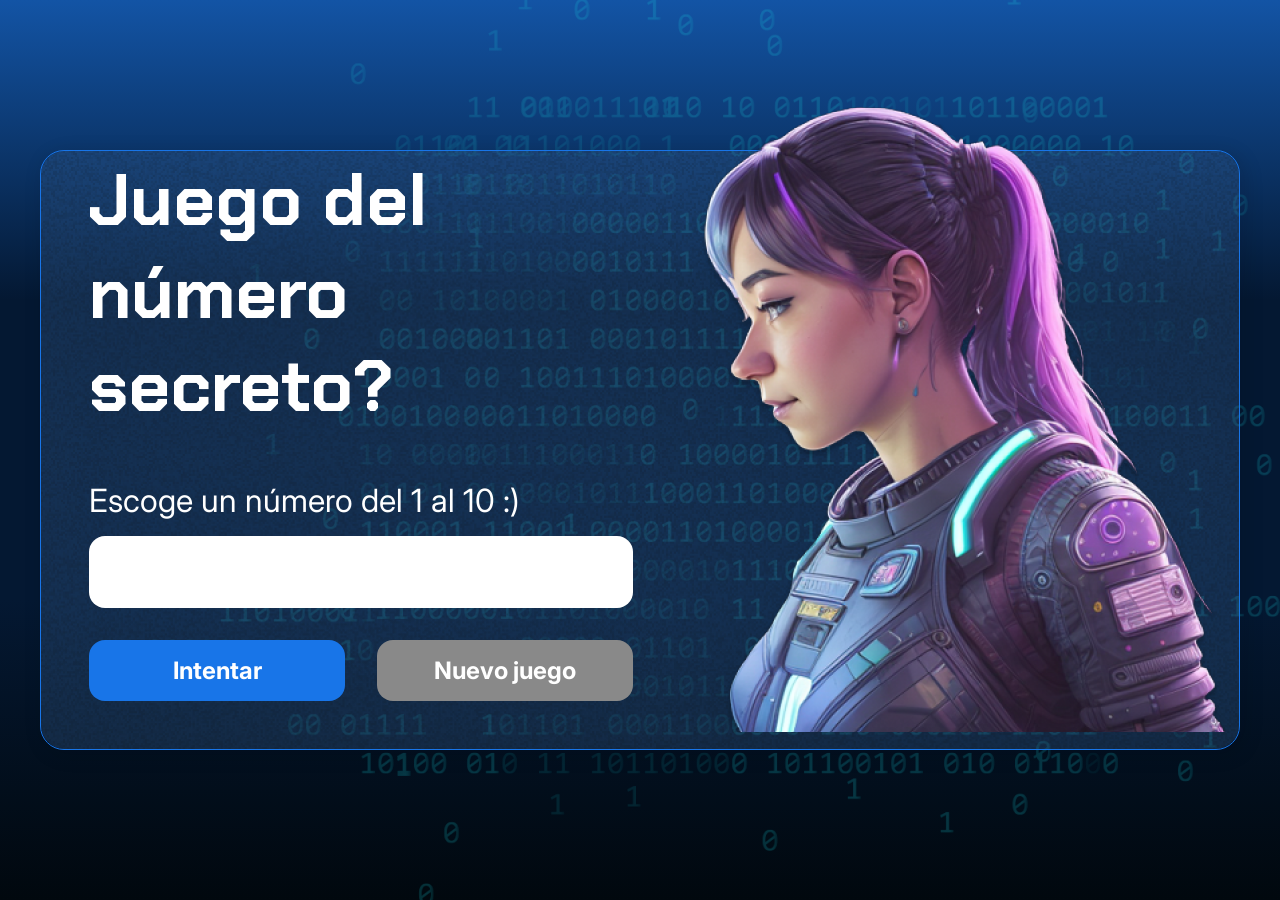
==== index.html @ 59d5d843 "Versión final del Juego Secreto Donde se proponen diferentes herramientas de lógica de programación " ====
<!DOCTYPE html>
<html lang="pt-br">

<head>
    <meta charset="UTF-8">
    <meta name="viewport" content="width=device-width, initial-scale=1.0">
    <link rel="preconnect" href="https://fonts.googleapis.com">
    <link rel="preconnect" href="https://fonts.gstatic.com" crossorigin>
    <link href="https://fonts.googleapis.com/css2?family=Chakra+Petch:wght@700&family=Inter:wght@400;700&display=swap"
        rel="stylesheet">
    <link rel="stylesheet" href="style.css">
    <title>JS Game</title>
</head>

<body>

    <div class="container">
        <div class="container__contenido">
            <div class="container__informaciones">
                <div class="container__texto">
                    <h1></h1>
                    <p class="texto__parrafo"></p>
                </div>
                <input type="number"  id="valorUsuario" max="10" class="container__input">
                <div class="chute container__botones">
                    <button onclick="verificarIntento()" class="container__boton" id="intentar">Intentar</button>
                    <button onclick="reiniciarJuego()" class="container__boton" id="reiniciar" disabled>Nuevo juego</button>
                </div>
            </div>
            <img src="./img/ia.png" alt="Una persona mirando a la izquierda" class="container__imagen-persona" />
        </div>
    </div>




    <script src="app.js" defer></script>
</body>

</html>
---- style.css ----
* {
    box-sizing: border-box;
    margin: 0;
    padding: 0;
    color: white;
}

body {
    background: linear-gradient(#1354A5 0%, #041832 33.33%, #041832 66.67%, #01080E 100%);
    height: 100vh;
    display: flex;
    align-items: center;
    justify-content: center;
}


body::before {
    background-image: url("img/code.png");
    background-repeat: no-repeat;
    background-position: right;
    content: "";
    display: block;
    position: absolute;
    width: 100%;
    height: 100%;
    opacity: 0.4;
}

.container {
    width: 1200px;
    height: 600px;
    display: flex;
    align-items: center;
    justify-content: space-between;
    border-radius: 24px;
    border: 1px solid #1875E8;
    box-shadow: 4px 4px 20px 0px rgba(1, 8, 14, 0.15);
    background-image: url("img/Ruido.png");
    background-size: 100% 100%;
    position: relative;
}


.container__contenido {
    display: flex;
    align-items: center;
    position: absolute;
    bottom: 0;
}

.container__informaciones {
    flex: 1;
    padding: 3rem;
}

.container__boton {
    border-radius: 16px;
    background: #1875E8;
    padding: 16px 24px;
    width: 100%;
    font-size: 24px;
    font-weight: 700;
    border: none;
    margin-top: 2rem;
}

.container__boton:disabled {
    background: #898989;
}

.container__texto {
    margin: 16px 0 16px 0;
    
}

.container__texto-azul {
    color: #1875E8;
}

.container__input {
    width: 100%;
    height: 72px;
    border-radius: 16px;
    background-color: #FFF;
    border: none;
    color: #1875E8;
    padding: 2rem;
    font-size: 24px;
    font-weight: 700;
    font-family: 'Inter', sans-serif;
}

.container__botones {
    display: flex;
    gap: 2em;
}

h1 {
    font-family: 'Chakra Petch', sans-serif;
    font-size: 72px;
    padding-bottom: 3rem;
}

p,
button {
    font-family: 'Inter', sans-serif;
}

.texto__parrafo {
    font-size: 32px;
    font-weight: 400;
}
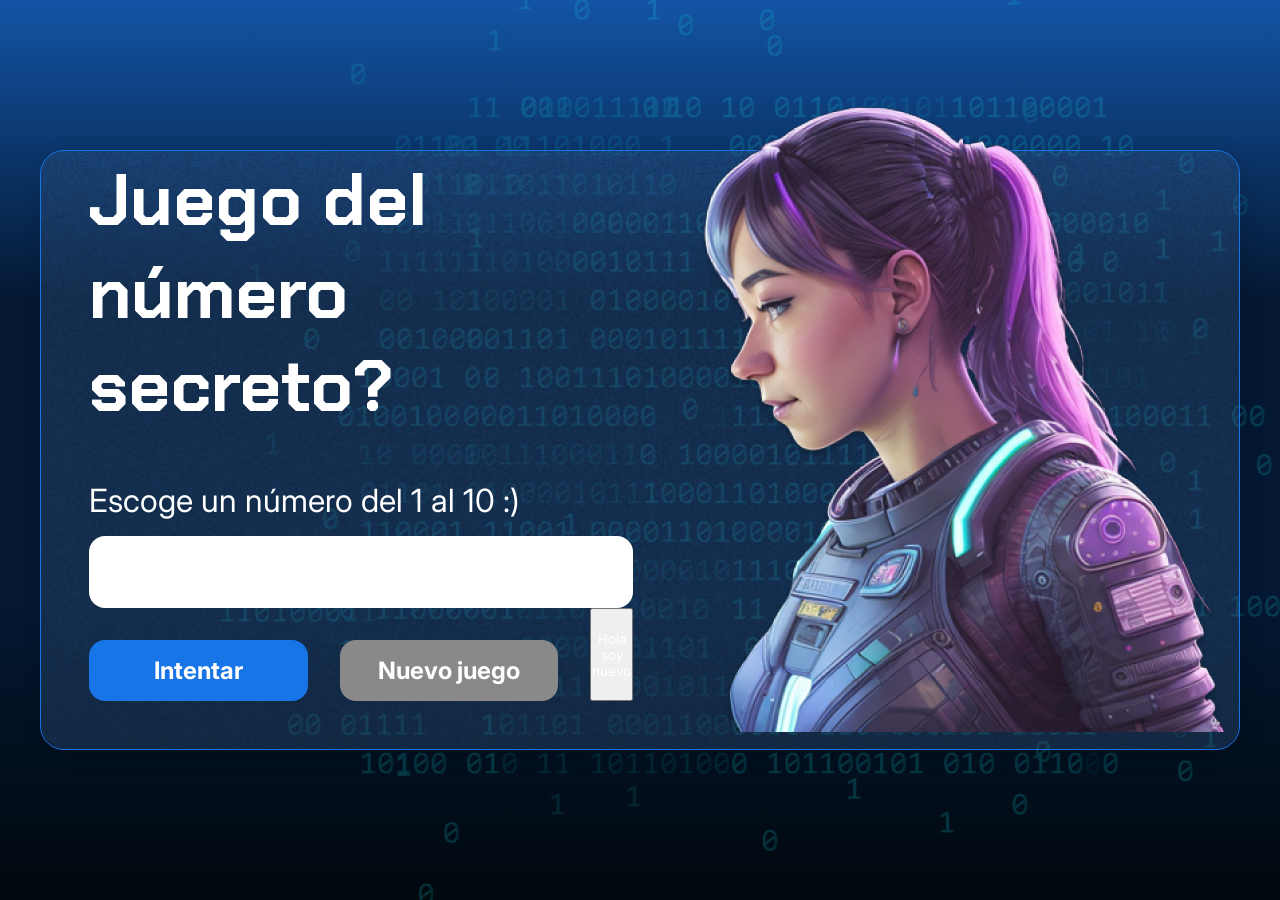
==== commit eaa8441d: "Añadir un nuevo boton al index.html" ====
--- a/index.html
+++ b/index.html
@@ -25,6 +25,7 @@
                 <div class="chute container__botones">
                     <button onclick="verificarIntento()" class="container__boton" id="intentar">Intentar</button>
                     <button onclick="reiniciarJuego()" class="container__boton" id="reiniciar" disabled>Nuevo juego</button>
+                    <button onclick="" >Hola soy nuevo</button>
                 </div>
             </div>
             <img src="./img/ia.png" alt="Una persona mirando a la izquierda" class="container__imagen-persona" />
